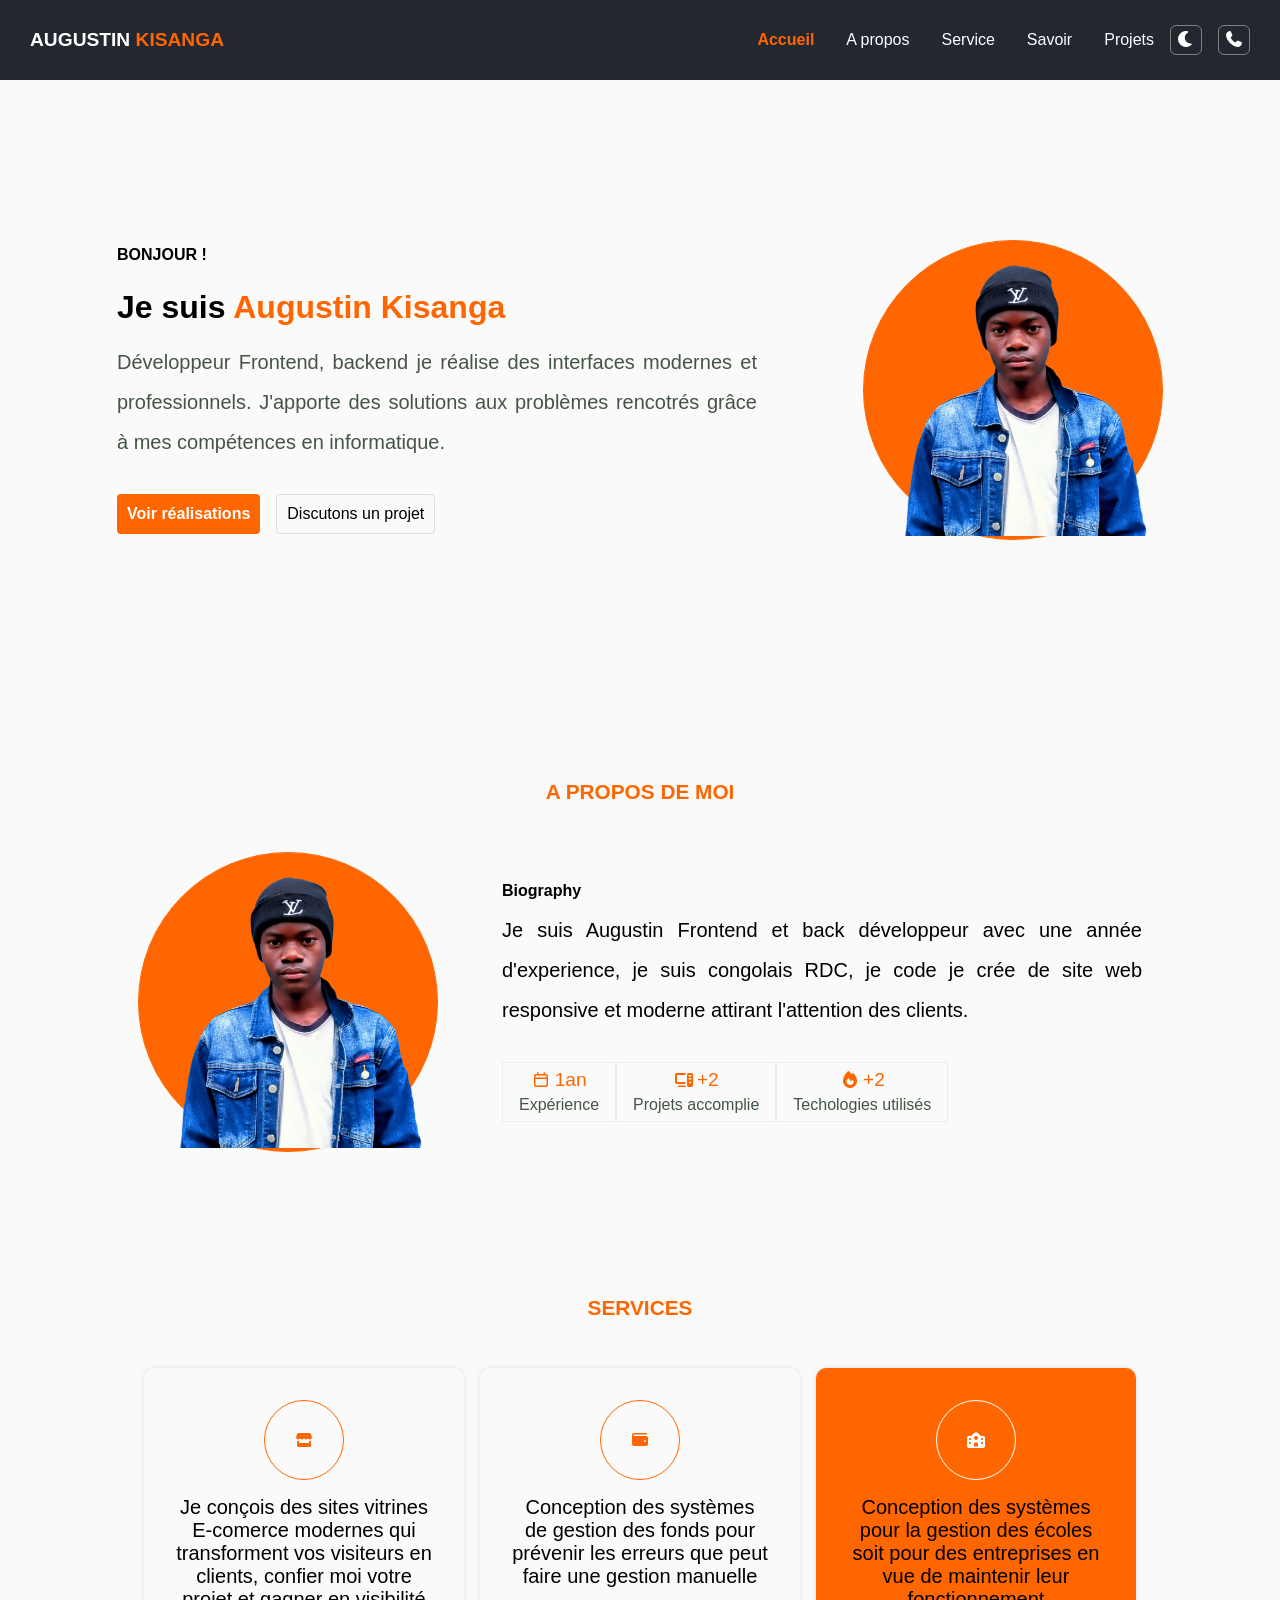
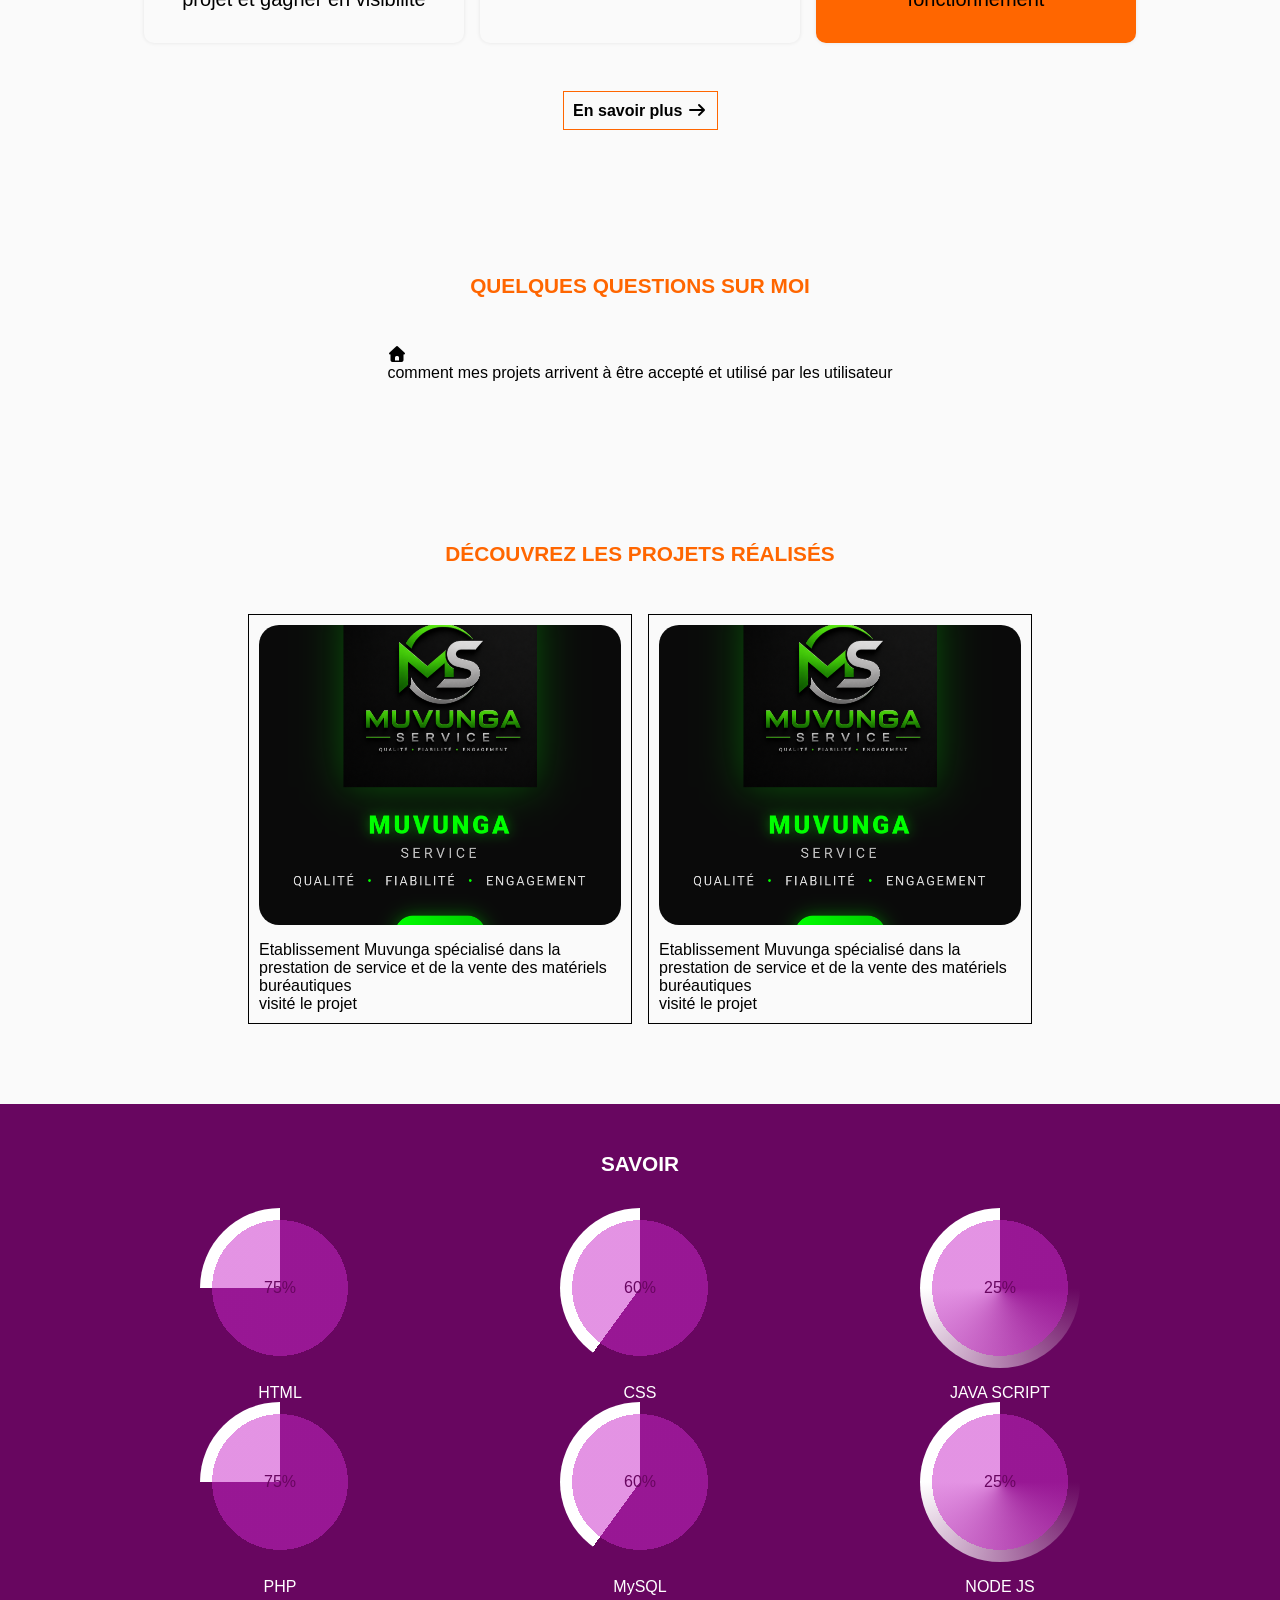
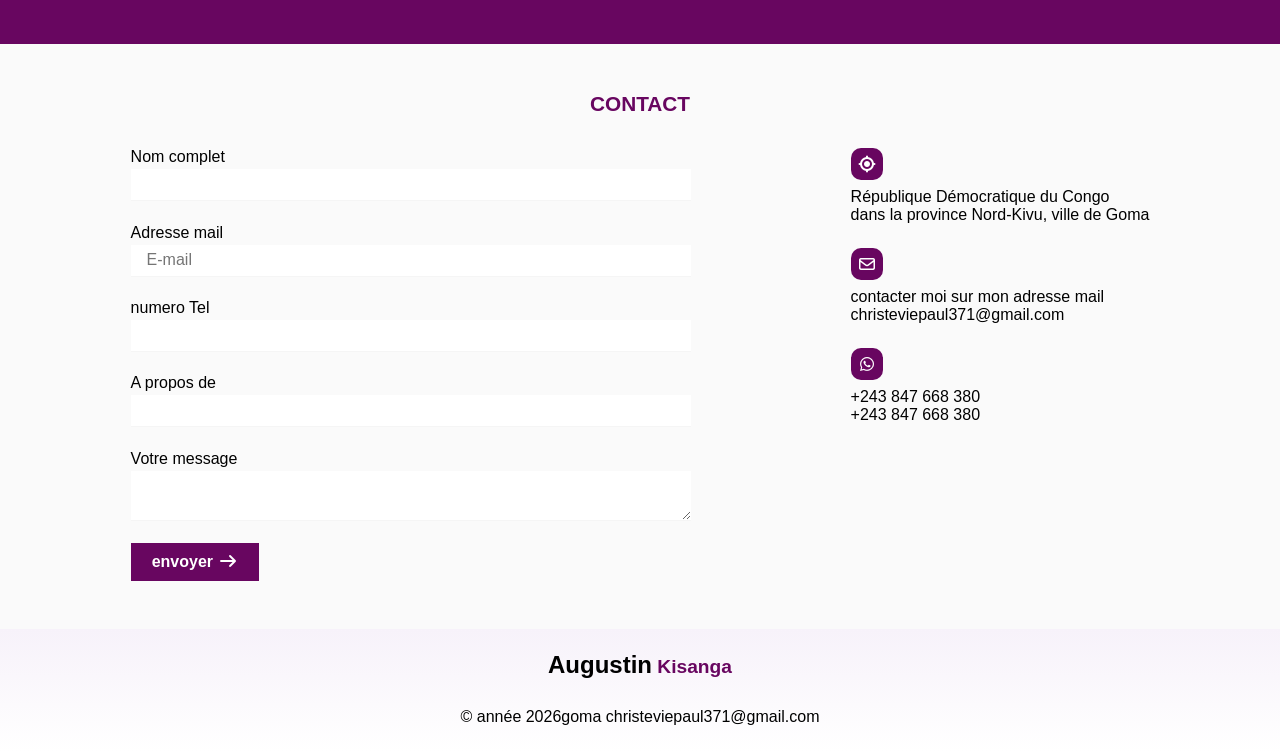
==== index.html @ 57028110 "mon portfolio" ====
<!DOCTYPE html>
<html lang="fr">

<head>
    <meta charset="UTF-8">
    <meta name="viewport" content="width=device-width, initial-scale=1.0">
    <link rel="stylesheet" href="style.css">
    <link rel="stylesheet" href="../css/all.min.css">
    <title>Augustin port folio</title>
</head>

<body  >

    <!-- premiere section head-->

    <header class=" flex head">
        <h1> AUGUSTIN <span style="color: #ff6600"> KISANGA</span></h1>
        <div class="nav-link">
            <nav class="menu">
                <a href="#accueil" class="active"> Accueil </a>
                <a href="#apropos">A propos </a>
                <a href="#service"> Service </a>
                <a href="#savoir">Savoir</a>
                <a href="#projects">Projets </a>
            </nav>
            <div class="action-menu">
                <div class="theme" id="iconTheme">
                    <i class="fa-solid fa-sun" id="themeClair" style="display: none;"></i>
                    <i class="fa-solid fa-moon" id="themeSombre"></i>
                </div>
                <div class="phone">
                    <i class="fa-solid fa-phone"></i>
                </div>
                <div class="mobile-menu">
                    <i class="fa-solid fa-bars"></i>
                </div>
            </div>



    </header>

    <!-- main content-->

    <section class="hero" id="accueil">
        <div class="flex container">

            <div class="description">
                <span class="salutation">BONJOUR !</span>
                <h1>Je suis <span class="name">Augustin Kisanga </span> </h1>
                <p> Développeur Frontend, backend je réalise des interfaces modernes et professionnels. J'apporte des
                    solutions aux problèmes rencotrés grâce à mes compétences en informatique. </p>
                <div class="btns">
                    <button class="btn">Voir réalisations</button>
                    <button>Discutons un projet</button>
                </div>
            </div>
            <div class=" flex box-img">

                <div class="photo">
                    <img src="ph01.png" alt="profil" class="profil">
                </div>


            </div>
        </div>


        </div>
    </section>
    </div>

    <!-- debut de la secton mon details-->

    <section class="about" id="apropos">
        <h2>A propos de moi</h2>
        <div class=" flex container-about">

            <div class="photo">
                <img src="ph01.png" alt="profil" class="profil">
            </div>

            <div class="description">
                <h3> Biography</h3>
                <p> Je suis Augustin Frontend et back développeur avec une année d'experience, je suis congolais RDC, je
                    code je crée de site web responsive et moderne attirant l'attention des clients.</p>

                <div class="experience">
                    <div>
                        <i class="fa-regular fa-calendar"></i>
                        <span>1an</span>
                        <small>Expérience</small>
                    </div>
                    <div>
                        <i class="fa-solid fa-computer"></i>
                        <span>+2</span>
                        <small>Projets accomplie</small>
                    </div>

                    <div>
                        <i class="fa-solid fa-fire"></i>
                        <span>+2</span>
                        <small>Techologies utilisés</small>
                    </div>

                </div>
                
    </section>
    </div>
    </section>

    <!-- section service -->

    <section class="service" id="service">
        <h2> SERVICES</h2>
        
        <div class="cards">
            <div class="card">
                <div class="icone">
                    <i class="fa-solid fa-store"></i>
                </div>
                <p> Je conçois des sites vitrines E-comerce modernes qui transforment vos visiteurs en clients, confier
                    moi votre projet et gagner en visibilité</p>
            </div>
            <div class="card">
                <div class="icone">
                    <i class="fa-solid fa-wallet"></i>
                </div>
                <p> Conception des systèmes de gestion des fonds pour prévenir les erreurs que peut faire une gestion
                    manuelle</p>
            </div>
            <div class="card">
                <div class="icone">
                    <i class="fa-solid fa-school"></i>
                </div>
                <p>Conception des systèmes pour la gestion des écoles soit pour des entreprises en vue de maintenir leur
                    fonctionnement</p>
            </div>
        </div>
        <button> En savoir plus <i class="fa-solid fa-arrow-right"></i></button>
        </div>
    </section>

    <section>
        <h2>QUELQUES QUESTIONS SUR MOI</h2>

        <div class="cards">
            <div class="cont-quest">
                <i class="fa-solid fa-house"></i>
                <div class="question">
                    <details style="font-size: 20px;">
                        <summary>comment mes projets arrivent à être accepté et utilisé par les utilisateur</summary>
                        la plus part de fois avant d'accomplir  un projet je cherche à savoir d'abord quels sont les bésoins qu'il doit appporter de solution 
                    </details>
                </div>
            </div>
        </div>
    </section>

    <!-- projet -->

    <section class="project" id="projects">
        <h2>Découvrez les projets réalisés</h2>
        <div class="cards">
            <div class="card-project">
                <div class="project-img">
                    <img src="project.png" alt="photo de muvunga service">
                </div>
                <div class="desc">
                    <p>Etablissement Muvunga spécialisé dans la prestation de service et de la vente des matériels
                        buréautiques </p>
                </div>
                <p>visité le projet </p>

            </div>
            <div class="card-project">
                <div class="project-img">
                    <img src="project.png" alt="photo de muvunga service">
                    <span></span>
                </div>
                <div class="desc">
                    <p>Etablissement Muvunga spécialisé dans la prestation de service et de la vente des matériels
                        buréautiques </p>
                </div>
                <p>visité le projet </p>

            </div>
        </div>

    </section>

    <!--competences-->

    <section class="savoir" id="savoir">
        <h2>Savoir</h2>
        <div class="rounds">
            <div>
                <div class=" language html">75%</div>
                <p> HTML</p>
            </div>
            <div>
                <div class=" language css"> 60%</div>
                <p> CSS</p>
            </div>
            <div>
                <div class="language js"> 25%</div>
                <p> JAVA SCRIPT</p>
            </div>
        </div>
        <div class="rounds">
            <div>
                <div class=" language html">75%</div>
                <p> PHP</p>
            </div>
            <div>
                <div class=" language css"> 60%</div>
                <p> MySQL</p>
            </div>
            <div>
                <div class="language js"> 25%</div>
                <p> NODE JS</p>
            </div>
        </div>

    </section>

    <!-- section contact moi-->

    <section class="contact" id="contact">
        <h2 class="title"> contact</h2>
        <div class="container-contact">
            <form>
                <div class="input-box">
                    <label for="nom">Nom complet</label>
                    <input type="text" id="nom" required>

                    <label for="email">Adresse mail</label>
                    <input type="email" id="email" placeholder="E-mail" required>

                    <label for="numero">numero Tel</label>
                    <input type="tel" id="numero" required>

                    <label for="subject">A propos de</label>
                    <input type="text" id="subject" required>

                    <label for="message"> Votre message </label>
                    <textarea id="message" required></textarea>

                    <button> envoyer <i class="fa-solid fa-arrow-right"></i></button>
                </div>
            </form>
            <div class="contact-details">
                <div class="loction">
                    <i class="fa-solid fa-location"></i>
                    <p>République Démocratique du Congo <br>dans la province Nord-Kivu, ville de Goma </p>
                </div>
                <div class="emails">
                    <i class="fa-regular fa-envelope"></i>
                    <p> contacter moi sur mon adresse mail <br> christeviepaul371@gmail.com</p>
                </div>
                <div class="whatsapp">
                    <i class="fa-brands fa-whatsapp"></i>
                    <p>+243 847 668 380 <br> +243 847 668 380</p>
                </div>
            </div>
        </div>
    </section>

    <!--Footer-->

    <footer class="footer">
        <h3> Augustin<span> Kisanga </span></h3>
        <p class="par">© année 2026goma christeviepaul371@gmail.com</p>
    </footer>
    <script src="script.js"></script>
</body>

</html>
---- style.css ----
*{
    box-sizing: border-box ;
    margin: 0;
    padding: 0;
    font-family: 'Gill Sans', 'Gill Sans MT', Calibri, 'Trebuchet MS', sans-serif;
    font-size: 1rem;
    list-style: none;
    text-decoration: none;
   
    
}


:root{
    --background : #FAFAFA;
    --secondary-bg:#9CA3AF;
    --accent-color:#ff6600;
    --color-btn: #000;
    --text-color: #000;
    --text-white: #fff;
    --text-muted : #454;
    --section-padding: 80px 0px;
    --shadow:0px 0px 4px rgba(000, 000, 000, 0.09);

}
.dark-theme{
    --background:#010101;
    --secondary-bg: #2A2A2A;
    --text-color:#FFF;
    --text-muted:#A5A5A5;
    --shadow:0px 0px 4px rgba(255, 255, 255, 0.2)

}

html{
    scroll-behavior: smooth;

}

body{
    background-color: var(--background);
    padding: 0px;
}


section{
    scroll-margin-top: 80px;
    padding: var(--section-padding);
}
.flex{
    display: flex;
    justify-content: center;
    align-items: center;
}
.head{
    position: sticky;
    top: 0px;
    justify-content: space-between;
    padding: 25px 30px;
    background-color: #222730;
    color: var(--text-white);
    z-index: 999;
    
}
.head h1, span{
    font-size: 1.2rem;
}
.nav-link{
    display: flex;
    gap: 1rem;
}
.menu, .action-menu{
    display: flex;
    align-items: center;
    gap: 2rem;
    
}
.action-menu{
    gap: 1rem;
}
.menu a{
    position: relative;
    color: var(--text-white);

}

.menu .active{
    position: relative;
    color: var(--accent-color);
    font-weight: bold;
}

.menu .active::after{
    content: '';
    position: absolute;
    bottom: -6px;
    left: 0;
    right: 0;
    margin: auto;
    height: 1px ;
    width: 0%;
    background-color: var(--accent-color);
    transition: 0.2s;
}
.menu .active:hover::after{
    width: 100%;
}

.action-menu .theme, .phone{
    border: 1px solid gray;
    padding: 5px;
    border-radius: 6px;
    cursor: pointer;
}

.mobile-menu{
    display: none;
}
/* section accueil*/

.hero{
 background-color: var(--background);
 padding: inherit 30px;
}
.container{
    padding: 80px 0px;
    justify-content: space-around;
    width: 90%;
    margin: auto;
}
.description .salutation{
    display: block ;
    font-weight: 700;
    font-size: 1rem;
    color: var(--text-color);
    margin-bottom: 1.6rem;

}

.description h1, .name{
    font-size: 2rem;
    margin: 1rem 0rem;
    color: var(--text-color);
}
.name{
    color: var(--accent-color);
}
h1 +p{
    font-size: 20px;
    color: var(--text-muted);
    line-height: 2;
    margin: 0rem 0rem 2rem 0rem;
    
}

.btns{
    display: inline-flex;
    gap: 1rem;
    
}

.btns button{
    padding: 10px;
    border-radius: 4px;
    border: 0;
    
}

.btns button:first-child{
    background-color: #ff6600;
    color: var(--text-white);
    cursor: pointer;
    font-weight: 560;
}

.btns button:last-child{
    background-color: transparent;
    color: var(--text-color);
    border: 1px solid rgba(155, 155, 155, .3);
    cursor: pointer;
}
.photo{
     width: 300px;
     height: 300px;
     padding: 0;
     border: 4px double var(--accent-color);
     border-radius: 50%;
     background-color:var(--accent-color); 
}
.photo img{
    width: 300px;
    margin: auto;
}
.profil {
    width: 100%;
    height: 100%;
    object-fit: cover;   
}



/*apropos de moi*/
.about{
    color: var(--text-white);

}
 h2{
    text-align: center;
    text-transform: uppercase;
    font-size: 1.3rem;
    margin-bottom: 3rem;
    color: var(--accent-color);
}
h3{
   color: var(--text-color);
    margin-bottom: 10px;
}
.container-about{
    justify-content:center;
    gap: 4rem;
}

.description{
    text-align: justify;
    width: min(60%, 40rem);
}
.about .description p{
    font-size: 20px;
    color: var(--text-color);
    line-height: 2;
    margin: 0rem 0rem 2rem 0rem;
    
}
.about .description button{
    padding: 6px;
    color: var(--text-white);
    background-color: transparent;
    backdrop-filter: blur(10px);
    color: var(--accent-color);
    font-weight: bold;
    border: 0px;
    border-radius: 4px

}

.experience{
    display: flex
}

.experience div{
    text-align: center;
    line-height: 1.4;
    padding: 4px 16px;
    color: var(--text-muted);
    border: 1px solid rgba(100, 100, 100, 0.09);
    font-size: 12px;
}

.experience div i, span{
    color: var(--accent-color);
}

.experience div small{
    display: block
}

/*section service*/
.service{
    background-color:var(--background);
    padding: 4rem 2rem;
    color: #680660;
}
.service h2{
    text-align: center;
    margin-bottom: 3rem;
}

.cards{
    display: flex;
    justify-content: center;
    gap: 1rem;
    flex-wrap: wrap;
    
    
}
.card{
    background-color: var(--background);
    color: var(--text-color);
    box-shadow: var(--shadow);
    text-align: center;
    border-radius: 10px;
    padding: 2rem;
    transition: 0.3s ease;
    width: min(90%, 20rem); 
   
}
.card p{
    font-size: 20px;
    font-weight: lighter;
}
.card:last-child{
    background-color: var(--accent-color);
    color: var(--text-color);
}

.fa-school{
    color: #fff;
}
.card:hover{
    transform: scale(1.01);
}
.icone{
    width: 5rem;
    height: 5rem;
    border-radius: 50%;
    border: 1px solid var(--accent-color);
    display: flex;
    justify-content: center;
    align-items: center;
    margin: auto;
    color:var(--accent-color);;
    font-size: 2rem;
    margin-bottom: 1rem;
    
}
.card:last-child .icone{
    border-color: #ffff;
}
.service button{
    display: block;
    margin: auto;
    margin-top: 3rem;
    padding: 0.6rem;
    background-color: transparent;
    border-radius: ;
    border: 0.4px solid var(--accent-color);
    color:var(--text-color);
    font-weight: bolder;
    cursor: pointer;
}

.project .cards{
    display: grid;
    grid-template-columns: repeat(2, 30%);
    

}
.cards .card-project{
     padding: 10px;
    border: 1px solid black;
}
.project-img{
    height: 300px;
    overflow: hidden;
    border-radius: 20px;
    margin-bottom: 1rem;
   

}
.project-img img{
    width: 100%;
    height: 100%;
    object-fit: cover;
}

/* savoir*/
.savoir{
    background-color:#680660;
    padding: 3rem 2rem;
    min-height: 50vh;
}
.savoir h2 {
    text-align: center;
    margin-bottom: 2rem;
    color: #fff;
}
.savoir h2::after{
    background-color: #fff;
}
.rounds{
    display: flex;
    justify-content: space-evenly;
    gap: 2rem;
    flex-wrap: wrap;
    text-align: center;
    color: #fff;

}
.language {
    display: flex;
    justify-content: center;
    align-items: center; 
    width: 10rem;
    height: 10rem;
    border-radius: 50%;
    margin-bottom: 1rem;
    color: #680660;
}
.html, .css, .js{
    background: radial-gradient(circle, rgba(200,040,200,0.5) 60%, transparent 41%), conic-gradient(#680660 75%, #fff 25% );
}
.css{
    background: radial-gradient(circle, rgba(200,040,200,0.5)  60%, transparent 41%), conic-gradient(#680660 60%, #fff 40% );
}
.js{
    background: radial-gradient(circle, rgba(200,040,200,0.5) 60%, transparent 41%), conic-gradient(#680660 25%, #fff 75% );
}
/*contact*/
.contact{
    padding: 3rem 2rem;
    background-color: linear-gradient(180deg, #FAF5FF 0%,#FFF 100% ); ;
}
.contact h2{
    text-align: center;
    color: #680660;
    margin-bottom: 2rem;
}
.container-contact{
    display: flex;
    justify-content: center;
    flex-wrap: wrap-reverse;
    gap: 10rem;
}
form{
   width: min(100%, 35rem);
}
.input-box input, textarea{
   display: block;
   padding: 0.4rem 1rem;
   margin: 0.2rem 0rem  1.4rem 0rem;
   width: 100%;
   outline: none;
   border: 0px;
   border-bottom: 1px solid rgba(000, 000, 000, 0.04);
   color: #111;
}
form button{
    width: 8rem;
    padding: 10px;
    color: #fff;
    background-color: #680660;
    font-weight: bold;
    border: 0px;
    cursor: pointer;
}
.contact-details{
    display: flex;
    flex-direction: column;
    gap: 1.5rem;
}
.contact-details i{
    width: 2rem;
    height: 2rem;
    display: flex;
    align-items: center;
    justify-content: center;
    border-radius: 10px;
    background-color: #680660;
    color: #FFF;
    margin-bottom: 0.5rem;
}

/* footer*/
footer{
    padding: 1rem;
    text-align: center;
    line-height: 40px;
    background: linear-gradient(180deg, #F7F2Fa 0%,#FFF 100% );
    
}
footer h3{
    font-size: 1.5rem;
    
}
footer h3 span{
    color:#680660 ;
}
@media screen and (max-width:1000px){
    header{
        position: rela
    }
    .card-decoration{
        display: none;
    }
    .mobile-menu{
        display: block;
        cursor: pointer;
    }
    .menu{
       position: absolute;
       top: 100%;
       left: 0;
       right: 0;
       width: 100%;
       background-color: #F7F2Fa;
       display: block;
       text-align: center;
       padding: 2rem 0rem;
       transform: scale(0.8);
       opacity: 0;
       visibility: hidden;
       pointer-events: none;
       transition: all 0.4s ease;
    }
    .menu.active{
        transform: scale(1);
        visibility: visible;
        opacity: 1;
        pointer-events:auto;
    }
     .contact-btn{
        display: none;
     }
    
     a{
        display: block;
        color: #680660;
        border-bottom: 1px solid rgba(000, 000, 000, 0.04);
        margin-bottom: 1rem;  
        padding-bottom: 5px;
    }
    
   
}
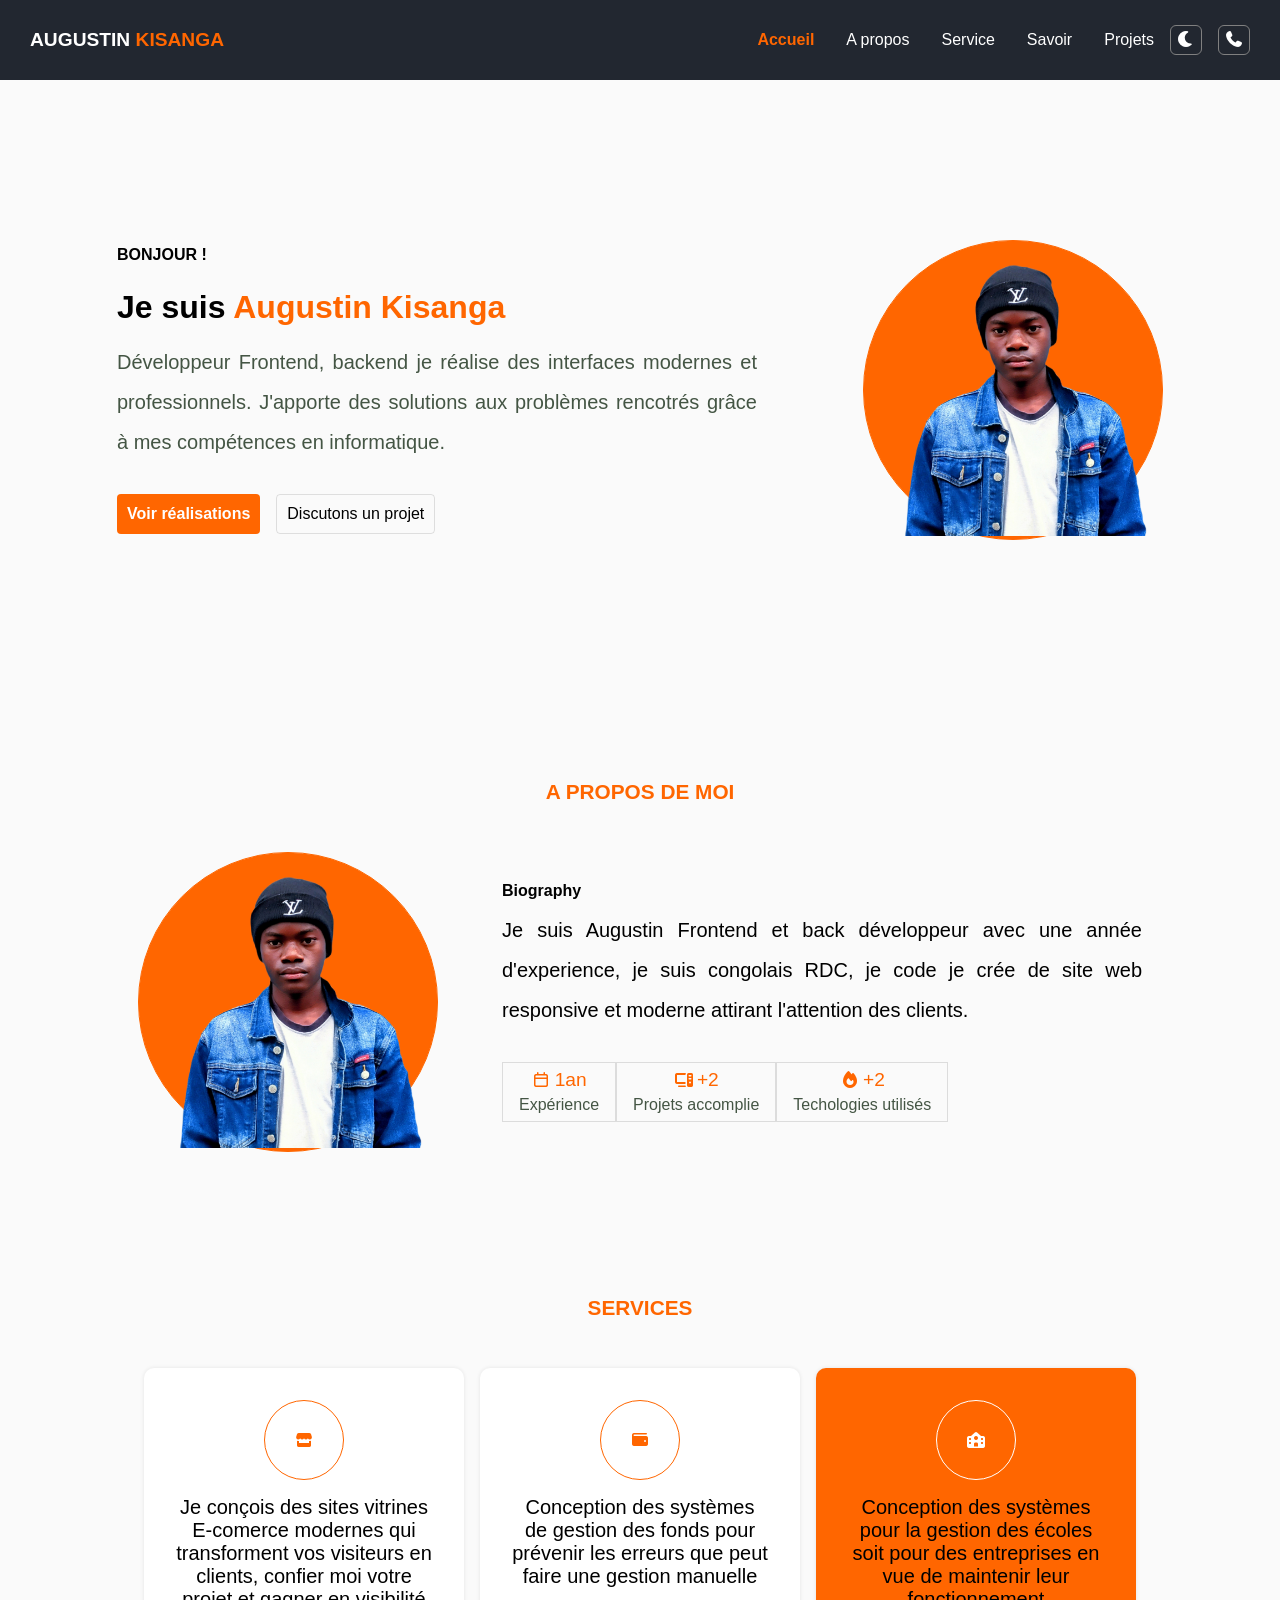
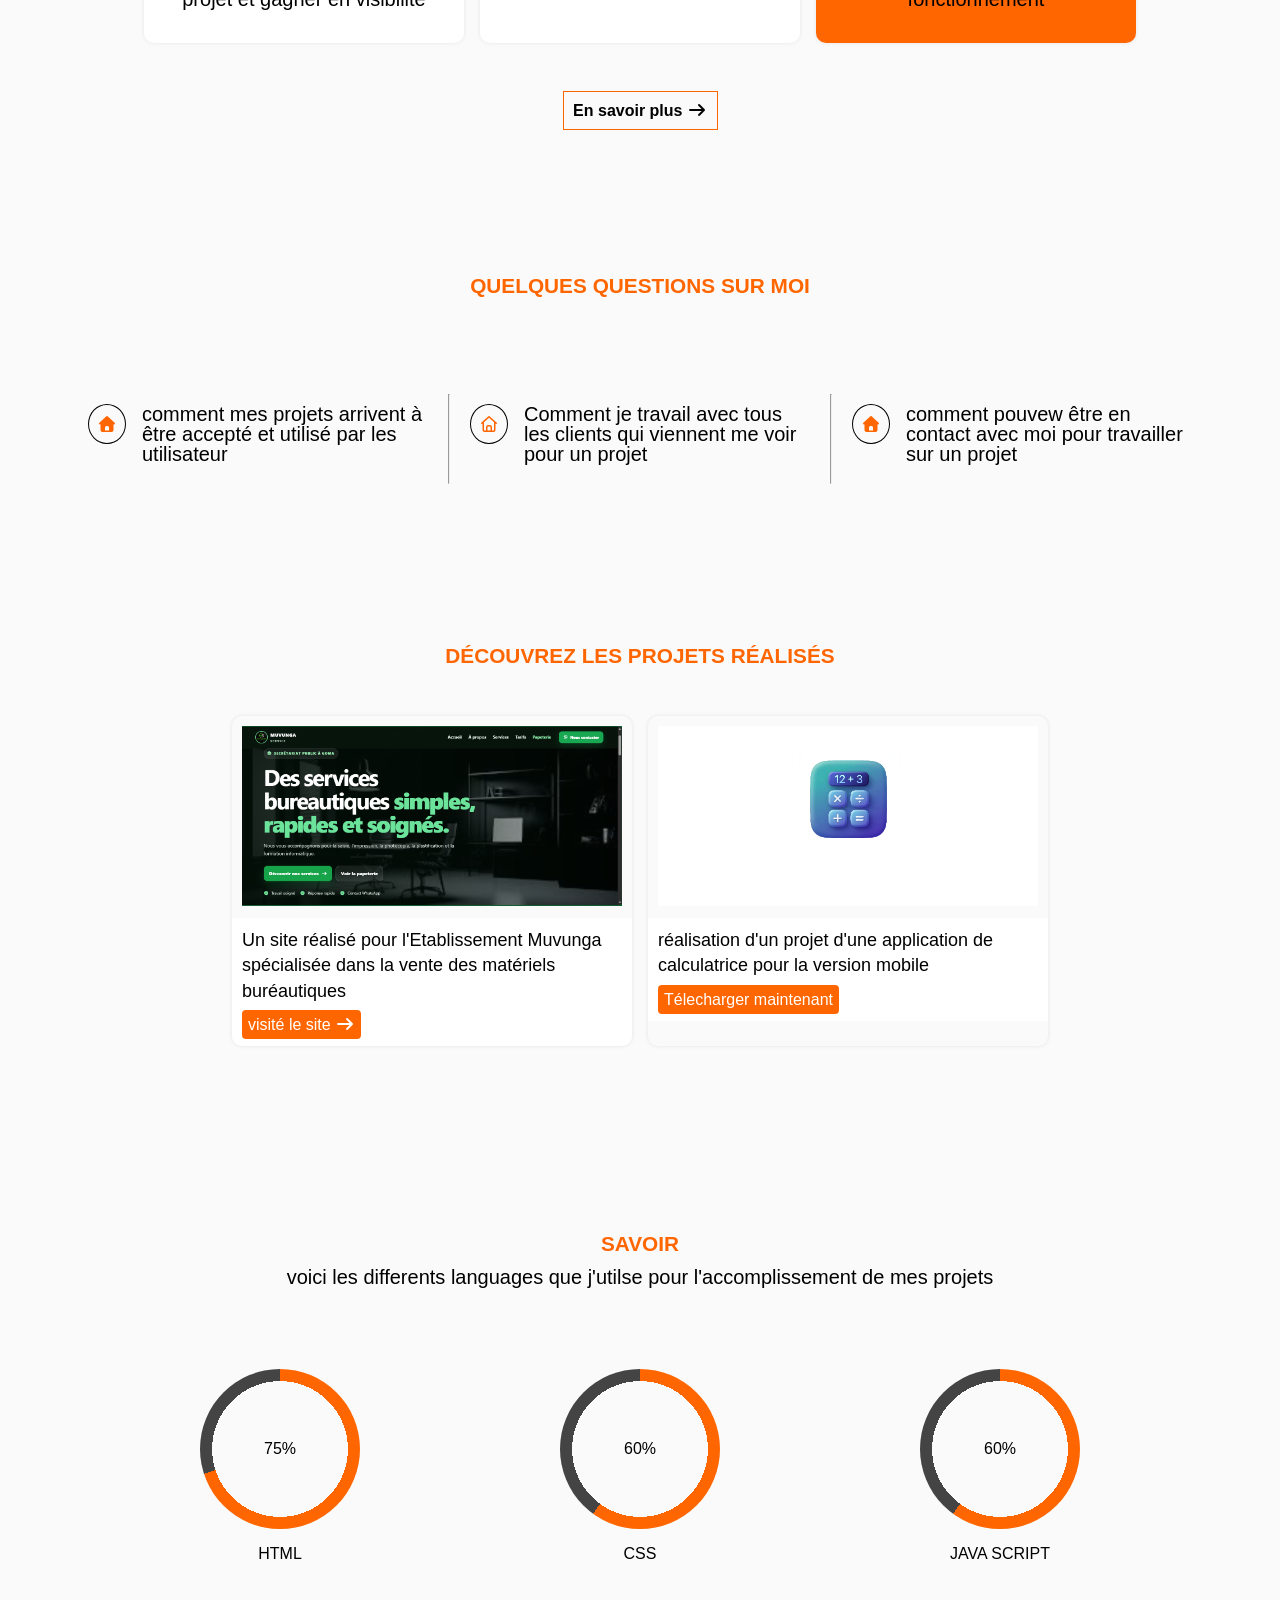
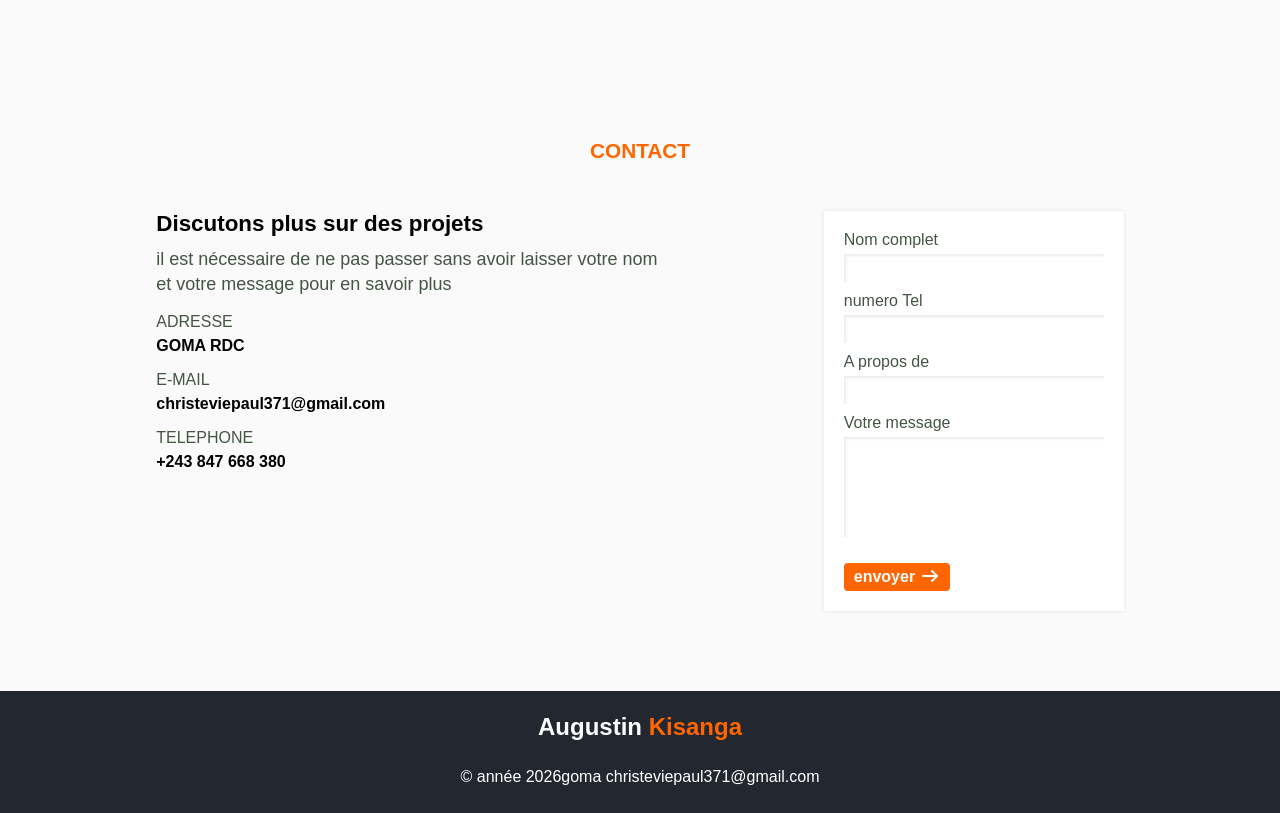
==== commit 0be184c2: "nouvelle version" ====
--- a/index.html
+++ b/index.html
@@ -16,7 +16,7 @@
     <header class=" flex head">
         <h1> AUGUSTIN <span style="color: #ff6600"> KISANGA</span></h1>
         <div class="nav-link">
-            <nav class="menu">
+            <nav class="menu" id="menu">
                 <a href="#accueil" class="active"> Accueil </a>
                 <a href="#apropos">A propos </a>
                 <a href="#service"> Service </a>
@@ -32,7 +32,7 @@
                     <i class="fa-solid fa-phone"></i>
                 </div>
                 <div class="mobile-menu">
-                    <i class="fa-solid fa-bars"></i>
+                    <i class="fa-solid fa-bars" id="toggleMenu"></i>
                 </div>
             </div>
 
@@ -51,7 +51,7 @@
                 <p> Développeur Frontend, backend je réalise des interfaces modernes et professionnels. J'apporte des
                     solutions aux problèmes rencotrés grâce à mes compétences en informatique. </p>
                 <div class="btns">
-                    <button class="btn">Voir réalisations</button>
+                    <button class="btn" onclick="window.location.href='#projects'">Voir réalisations</button>
                     <button>Discutons un projet</button>
                 </div>
             </div>
@@ -141,16 +141,37 @@
         </div>
     </section>
 
-    <section>
+    <section class="question">
         <h2>QUELQUES QUESTIONS SUR MOI</h2>
 
-        <div class="cards">
+        <div class="card-questions">
             <div class="cont-quest">
                 <i class="fa-solid fa-house"></i>
                 <div class="question">
-                    <details style="font-size: 20px;">
+                    <details >
                         <summary>comment mes projets arrivent à être accepté et utilisé par les utilisateur</summary>
                         la plus part de fois avant d'accomplir  un projet je cherche à savoir d'abord quels sont les bésoins qu'il doit appporter de solution 
+                    </details>
+                </div>
+            </div>
+            <hr>
+            <div class="cont-quest">
+                <i class="fa-regular fa-house"></i>
+                <div class="question">
+                    <details >
+                        <summary>Comment je travail avec tous les clients qui viennent me voir pour un projet </summary>
+                        l'or du projet avec mon client je me rassure d'abord d'écouter  qu'est ce que mon client veut puis je propose des pistes des solutions valables 
+                    </details>
+                </div>
+            </div>
+            <hr>
+            <div class="cont-quest">
+                <i class="fa-solid fa-house"></i>
+                <div class="question">
+                    <details >
+                        <summary>comment pouvew être en contact avec moi pour travailler sur un projet </summary>
+                        pour me joindre il vous suffira seulement soit par mon portfolion ou sur whatsapp directement. cliquez ici
+                        <a href="https://wa.me/243847668380" target="_blank">+243 847 668 380</a>
                     </details>
                 </div>
             </div>
@@ -164,25 +185,24 @@
         <div class="cards">
             <div class="card-project">
                 <div class="project-img">
-                    <img src="project.png" alt="photo de muvunga service">
+                    <img src="projet/image.png" alt="photo de muvunga service">
                 </div>
                 <div class="desc">
-                    <p>Etablissement Muvunga spécialisé dans la prestation de service et de la vente des matériels
-                        buréautiques </p>
-                </div>
-                <p>visité le projet </p>
+                    <p>Un site réalisé pour l'Etablissement Muvunga spécialisée dans la vente des matériels buréautiques </p>
+                   <a href="https://muvunga-service.vercel.app" target="_blank" rel="noopener noreferrer"> visité le site  <i class="fa-solid fa-arrow-right"></i></a>
+                </div>
 
             </div>
             <div class="card-project">
                 <div class="project-img">
-                    <img src="project.png" alt="photo de muvunga service">
+                    <img src="projet/calculatrice.png" alt="photo de muvunga service">
                     <span></span>
                 </div>
                 <div class="desc">
-                    <p>Etablissement Muvunga spécialisé dans la prestation de service et de la vente des matériels
-                        buréautiques </p>
-                </div>
-                <p>visité le projet </p>
+                    <p>réalisation d'un projet d'une application de calculatrice pour la version mobile  </p>
+                     <a href="projet/base.apk" download="base.apk">Télecharger maintenant</a>
+                </div>
+               
 
             </div>
         </div>
@@ -193,6 +213,7 @@
 
     <section class="savoir" id="savoir">
         <h2>Savoir</h2>
+        <p>voici les differents languages que j'utilse pour  l'accomplissement de  mes projets</p>
         <div class="rounds">
             <div>
                 <div class=" language html">75%</div>
@@ -203,40 +224,41 @@
                 <p> CSS</p>
             </div>
             <div>
-                <div class="language js"> 25%</div>
+                <div class="language js"> 60%</div>
                 <p> JAVA SCRIPT</p>
             </div>
         </div>
-        <div class="rounds">
-            <div>
-                <div class=" language html">75%</div>
-                <p> PHP</p>
-            </div>
-            <div>
-                <div class=" language css"> 60%</div>
-                <p> MySQL</p>
-            </div>
-            <div>
-                <div class="language js"> 25%</div>
-                <p> NODE JS</p>
-            </div>
-        </div>
+       
 
     </section>
 
     <!-- section contact moi-->
 
     <section class="contact" id="contact">
-        <h2 class="title"> contact</h2>
-        <div class="container-contact">
-            <form>
+        <h2> contact</h2>
+        <div class="details">
+            
+            <div class="contact-details">
+                <h3>Discutons plus sur des projets</h3>
+                <p>il est nécessaire de ne pas passer sans avoir laisser  votre nom <br> et votre message pour en savoir plus  </p>
+
+                <h4>ADRESSE</h4>
+                <p>GOMA RDC</p>
+
+                <h4>E-MAIL</h4>
+                <p>christeviepaul371@gmail.com</p>
+
+                <h4>TELEPHONE</h4>
+                <p>+243 847 668 380</p>
+
+
+
+            </div>
+            <form id="contactForm">
                 <div class="input-box">
                     <label for="nom">Nom complet</label>
                     <input type="text" id="nom" required>
 
-                    <label for="email">Adresse mail</label>
-                    <input type="email" id="email" placeholder="E-mail" required>
-
                     <label for="numero">numero Tel</label>
                     <input type="tel" id="numero" required>
 
@@ -246,23 +268,9 @@
                     <label for="message"> Votre message </label>
                     <textarea id="message" required></textarea>
 
-                    <button> envoyer <i class="fa-solid fa-arrow-right"></i></button>
+                    <button type="submit"> envoyer <i class="fa-solid fa-arrow-right"></i></button>
                 </div>
             </form>
-            <div class="contact-details">
-                <div class="loction">
-                    <i class="fa-solid fa-location"></i>
-                    <p>République Démocratique du Congo <br>dans la province Nord-Kivu, ville de Goma </p>
-                </div>
-                <div class="emails">
-                    <i class="fa-regular fa-envelope"></i>
-                    <p> contacter moi sur mon adresse mail <br> christeviepaul371@gmail.com</p>
-                </div>
-                <div class="whatsapp">
-                    <i class="fa-brands fa-whatsapp"></i>
-                    <p>+243 847 668 380 <br> +243 847 668 380</p>
-                </div>
-            </div>
         </div>
     </section>
 
--- a/style.css
+++ b/style.css
@@ -21,6 +21,9 @@
     --text-muted : #454;
     --section-padding: 80px 0px;
     --shadow:0px 0px 4px rgba(000, 000, 000, 0.09);
+    --desc-color:#FFFF;
+    --form-color: #fff;
+    --bg-card   :#FFF;
 
 }
 .dark-theme{
@@ -28,7 +31,10 @@
     --secondary-bg: #2A2A2A;
     --text-color:#FFF;
     --text-muted:#A5A5A5;
-    --shadow:0px 0px 4px rgba(255, 255, 255, 0.2)
+    --shadow:0px 0px 4px rgba(255, 255, 255, 0.2);
+    --desc-color:#1e1e1e;
+    --form-color: #111;
+    --bg-card   :#111;
 
 }
 
@@ -90,7 +96,7 @@
     font-weight: bold;
 }
 
-.menu .active::after{
+.menu .active::after, a::after{
     content: '';
     position: absolute;
     bottom: -6px;
@@ -102,11 +108,17 @@
     background-color: var(--accent-color);
     transition: 0.2s;
 }
-.menu .active:hover::after{
+.menu .active:hover::after, a:hover::after{
     width: 100%;
-}
-
-.action-menu .theme, .phone{
+    
+}
+a:hover{
+    color: var(--accent-color);
+    
+}
+
+
+.action-menu .theme, .phone, .mobile-menu{
     border: 1px solid gray;
     padding: 5px;
     border-radius: 6px;
@@ -115,6 +127,7 @@
 
 .mobile-menu{
     display: none;
+    
 }
 /* section accueil*/
 
@@ -217,6 +230,7 @@
 }
 .container-about{
     justify-content:center;
+    flex-wrap:wrap;
     gap: 4rem;
 }
 
@@ -224,7 +238,7 @@
     text-align: justify;
     width: min(60%, 40rem);
 }
-.about .description p{
+.about .description p, summary{
     font-size: 20px;
     color: var(--text-color);
     line-height: 2;
@@ -252,7 +266,7 @@
     line-height: 1.4;
     padding: 4px 16px;
     color: var(--text-muted);
-    border: 1px solid rgba(100, 100, 100, 0.09);
+    border: 1px solid rgba(100, 100, 100, 0.2);
     font-size: 12px;
 }
 
@@ -284,7 +298,7 @@
     
 }
 .card{
-    background-color: var(--background);
+    background-color: var(--bg-card);
     color: var(--text-color);
     box-shadow: var(--shadow);
     text-align: center;
@@ -332,58 +346,143 @@
     margin-top: 3rem;
     padding: 0.6rem;
     background-color: transparent;
-    border-radius: ;
     border: 0.4px solid var(--accent-color);
     color:var(--text-color);
     font-weight: bolder;
     cursor: pointer;
 }
 
+/* questions sur moi*/
+
+.card-questions{
+    
+    display: flex;
+    flex-wrap:wrap;
+    justify-content: center;
+    gap: 10px;
+    padding-left: 40px;
+    padding-right: 40px;
+    padding-top: 3rem;
+
+}
+
+.cont-quest{
+    display: flex;
+    gap: 1rem;
+    padding: 10px;
+    width: 100%;
+    max-width: 360px;
+    min-width: 100px;
+    
+}
+
+details{
+    color: var(--text-muted);
+    font-size: 20px;
+    cursor: pointer;
+}
+details a{
+    color: var(--text-color);
+    font-weight: bold;
+}
+.cont-quest i{
+    width: 40px;
+    height: 40px;
+    padding: 10px;
+    display: flex;
+    justify-content: center;
+    align-items: center;
+    border-radius: 50%;
+    border: 1px solid var(--text-color);
+    color: var(--accent-color);
+}
+
+summary{
+    margin-bottom: 10px;
+    line-height: 1;
+    font-weight: lighter;
+}
+hr{
+    background-color: orange;
+    display: inline-block;
+
+}
+
+
+
 .project .cards{
-    display: grid;
-    grid-template-columns: repeat(2, 30%);
+    display: flex;
+    flex-wrap: wrap;
+    gap: 1rem;
+   
     
 
 }
 .cards .card-project{
-     padding: 10px;
-    border: 1px solid black;
+    border-radius: 10px;
+    box-shadow: var(--shadow);
+    width: 90%;
+    max-width:400px ;
+    overflow: hidden;
+   
 }
 .project-img{
-    height: 300px;
-    overflow: hidden;
-    border-radius: 20px;
+    height: 200px;
     margin-bottom: 1rem;
-   
-
-}
+    margin-bottom: 2px;
+    padding: 10px;
+}
+
 .project-img img{
     width: 100%;
     height: 100%;
     object-fit: cover;
 }
 
+.card-project .desc{
+    color: var(--text-color);
+    line-height: 1.4;
+    background-color: var(--desc-color);
+    padding: 10px;
+}
+.card-project .desc p{
+    font-size: 18px;
+    margin-bottom: 10px;
+}
+.desc a{
+    background-color: var(--accent-color);
+    color:#fff;
+    padding: 6px;
+    border-radius: 4px;
+    
+}
 /* savoir*/
 .savoir{
-    background-color:#680660;
-    padding: 3rem 2rem;
-    min-height: 50vh;
-}
-.savoir h2 {
+    background-color: var(--background);
+    padding: 6rem 2rem;
+    
+}
+
+.savoir h2{
+    margin: 10px 0px;
+
+}
+.savoir h2 +p{
     text-align: center;
-    margin-bottom: 2rem;
-    color: #fff;
-}
-.savoir h2::after{
-    background-color: #fff;
-}
+    font-size: 20px;
+    color: var(--text-color);
+    margin-bottom: 5rem;
+}
+
+
 .rounds{
     display: flex;
     justify-content: space-evenly;
     gap: 2rem;
     flex-wrap: wrap;
     text-align: center;
-    color: #fff;
+    color: var(--text-color);
+    margin-top: 3rem;
 
 }
 .language {
@@ -394,131 +493,183 @@
     height: 10rem;
     border-radius: 50%;
     margin-bottom: 1rem;
-    color: #680660;
+    color: var(--text-color);
 }
 .html, .css, .js{
-    background: radial-gradient(circle, rgba(200,040,200,0.5) 60%, transparent 41%), conic-gradient(#680660 75%, #fff 25% );
+    background: radial-gradient(circle, var(--background) 60%, transparent 41%), conic-gradient(var(--accent-color) 70%, #444 30% );
 }
 .css{
-    background: radial-gradient(circle, rgba(200,040,200,0.5)  60%, transparent 41%), conic-gradient(#680660 60%, #fff 40% );
+    background: radial-gradient(circle, var(--background) 60%, transparent 41%), conic-gradient(var(--accent-color) 60%, #444 40% );
 }
 .js{
-    background: radial-gradient(circle, rgba(200,040,200,0.5) 60%, transparent 41%), conic-gradient(#680660 25%, #fff 75% );
+    background: radial-gradient(circle, var(--background) 60%, transparent 41%), conic-gradient( var(--accent-color) 60%, #444  40% );
 }
 /*contact*/
-.contact{
-    padding: 3rem 2rem;
-    background-color: linear-gradient(180deg, #FAF5FF 0%,#FFF 100% ); ;
-}
-.contact h2{
-    text-align: center;
-    color: #680660;
-    margin-bottom: 2rem;
-}
-.container-contact{
-    display: flex;
-    justify-content: center;
-    flex-wrap: wrap-reverse;
-    gap: 10rem;
+.details{
+    display: flex;
+    flex-wrap: wrap;
+    gap: 10px;
+    justify-content: space-evenly;
+   
+
+}
+.details h3{
+    font-size: 1.4rem;
+
+}
+.details h3 + p{
+    color: var(--text-muted);
+    margin: 10px 0px  15px 0px ;
+    line-height: 1.4;
+    font-size: 18px;
+    font-weight: lighter;
+}
+.details h4{
+    color: var(--text-muted);
+    font-weight: normal;
+    margin-bottom: 6px;
+}
+.details h4 + p{
+    margin-bottom: 1rem;
+    font-weight: bolder;
+    color: var(--text-color);
 }
 form{
-   width: min(100%, 35rem);
+    flex: 1 ;
+    max-width: 300px;
+    background-color: var(--form-color);
+    padding: 20px;
+    box-shadow: var(--shadow);
+}
+.input-box label{
+    color: var(--text-muted);
 }
 .input-box input, textarea{
-   display: block;
-   padding: 0.4rem 1rem;
-   margin: 0.2rem 0rem  1.4rem 0rem;
-   width: 100%;
-   outline: none;
-   border: 0px;
-   border-bottom: 1px solid rgba(000, 000, 000, 0.04);
-   color: #111;
+    display: block;
+    margin: 5px 0px 10px 0px ;
+    width: 100%;
+    min-width: 250px;
+    padding: 5px;
+    outline: none;
+    border: 0;
+    box-shadow: inset 2px 2px 3px rgba(000, 000, 000, 0.08);
+    
+}
+textarea{
+    min-height: 100px;
+    padding: 20px;
+    resize: none;
+}
+
+input:focus, textarea:focus{
+    border: 1px solid var(--accent-color);
+
 }
 form button{
-    width: 8rem;
-    padding: 10px;
+    margin-top: 1rem;
+    padding: 5px 10px;
+    background-color: var(--accent-color);
+    border: 0;
+    border-radius: 4px;
     color: #fff;
-    background-color: #680660;
-    font-weight: bold;
-    border: 0px;
+    font-weight: 700;
     cursor: pointer;
 }
-.contact-details{
-    display: flex;
-    flex-direction: column;
-    gap: 1.5rem;
-}
-.contact-details i{
-    width: 2rem;
-    height: 2rem;
-    display: flex;
-    align-items: center;
-    justify-content: center;
-    border-radius: 10px;
-    background-color: #680660;
-    color: #FFF;
-    margin-bottom: 0.5rem;
-}
-
 /* footer*/
 footer{
     padding: 1rem;
     text-align: center;
     line-height: 40px;
-    background: linear-gradient(180deg, #F7F2Fa 0%,#FFF 100% );
-    
-}
-footer h3{
+    background:  #222730;
+    color: #fff;
+    
+    
+}
+footer h3, footer h3 span{
     font-size: 1.5rem;
+    color: #fff;
+    
     
 }
 footer h3 span{
-    color:#680660 ;
-}
-@media screen and (max-width:1000px){
-    header{
-        position: rela
-    }
-    .card-decoration{
+    color:var(--accent-color) ;
+}
+@media screen and (max-width:850px){
+    .hero{
+        padding: 20px;
+    }
+    .container{
+        flex-direction: column;
+        width: 100%;
+       ;
+    }
+
+    .description{
+        text-align: center;
+        width: 90%;
+    }
+   
+    .container .photo{
         display: none;
     }
+    .experience{
+        justify-content: center;
+    }
+    .card-questions{
+        padding-left: 20px;
+        padding-right: 20px;
+    }
+}
+@media (max-width:770px){
     .mobile-menu{
         display: block;
-        cursor: pointer;
     }
     .menu{
-       position: absolute;
-       top: 100%;
-       left: 0;
-       right: 0;
-       width: 100%;
-       background-color: #F7F2Fa;
-       display: block;
-       text-align: center;
-       padding: 2rem 0rem;
-       transform: scale(0.8);
-       opacity: 0;
-       visibility: hidden;
-       pointer-events: none;
-       transition: all 0.4s ease;
-    }
-    .menu.active{
-        transform: scale(1);
-        visibility: visible;
-        opacity: 1;
-        pointer-events:auto;
-    }
-     .contact-btn{
+        position: fixed;
+        top: 5rem;
+        left: 0;
+        right: 0;
+    }
+
+    .menu{
+        display: block;
+        text-align: center;
+        padding:20px;
+        line-height: 3;
+        background-color: #222730;
+         transform: translateY(-130%);
+         transition: 0.3s;
+         
+    }
+    .menu-active{
+        transform: translateX(0%);
+    }
+    .menu a{
+        position: static;
+        display:block;
+        border-bottom: 1px solid rgba(255, 255, 255, 0.09);
+       
+
+    }
+    
+    .menu a::after{
         display: none;
-     }
-    
-     a{
-        display: block;
-        color: #680660;
-        border-bottom: 1px solid rgba(000, 000, 000, 0.04);
-        margin-bottom: 1rem;  
-        padding-bottom: 5px;
-    }
-    
-   
+    }
+
+    .details{
+        flex-direction:column;
+        padding-left: 30px;
+        padding-right: 30px;
+        margin: auto;
+    }
+    form{
+        max-width: 400px;
+       
+    }
+}
+@media (max-width:450px){
+    .head{
+        padding: 25px 10px;
+    }
+    
 }
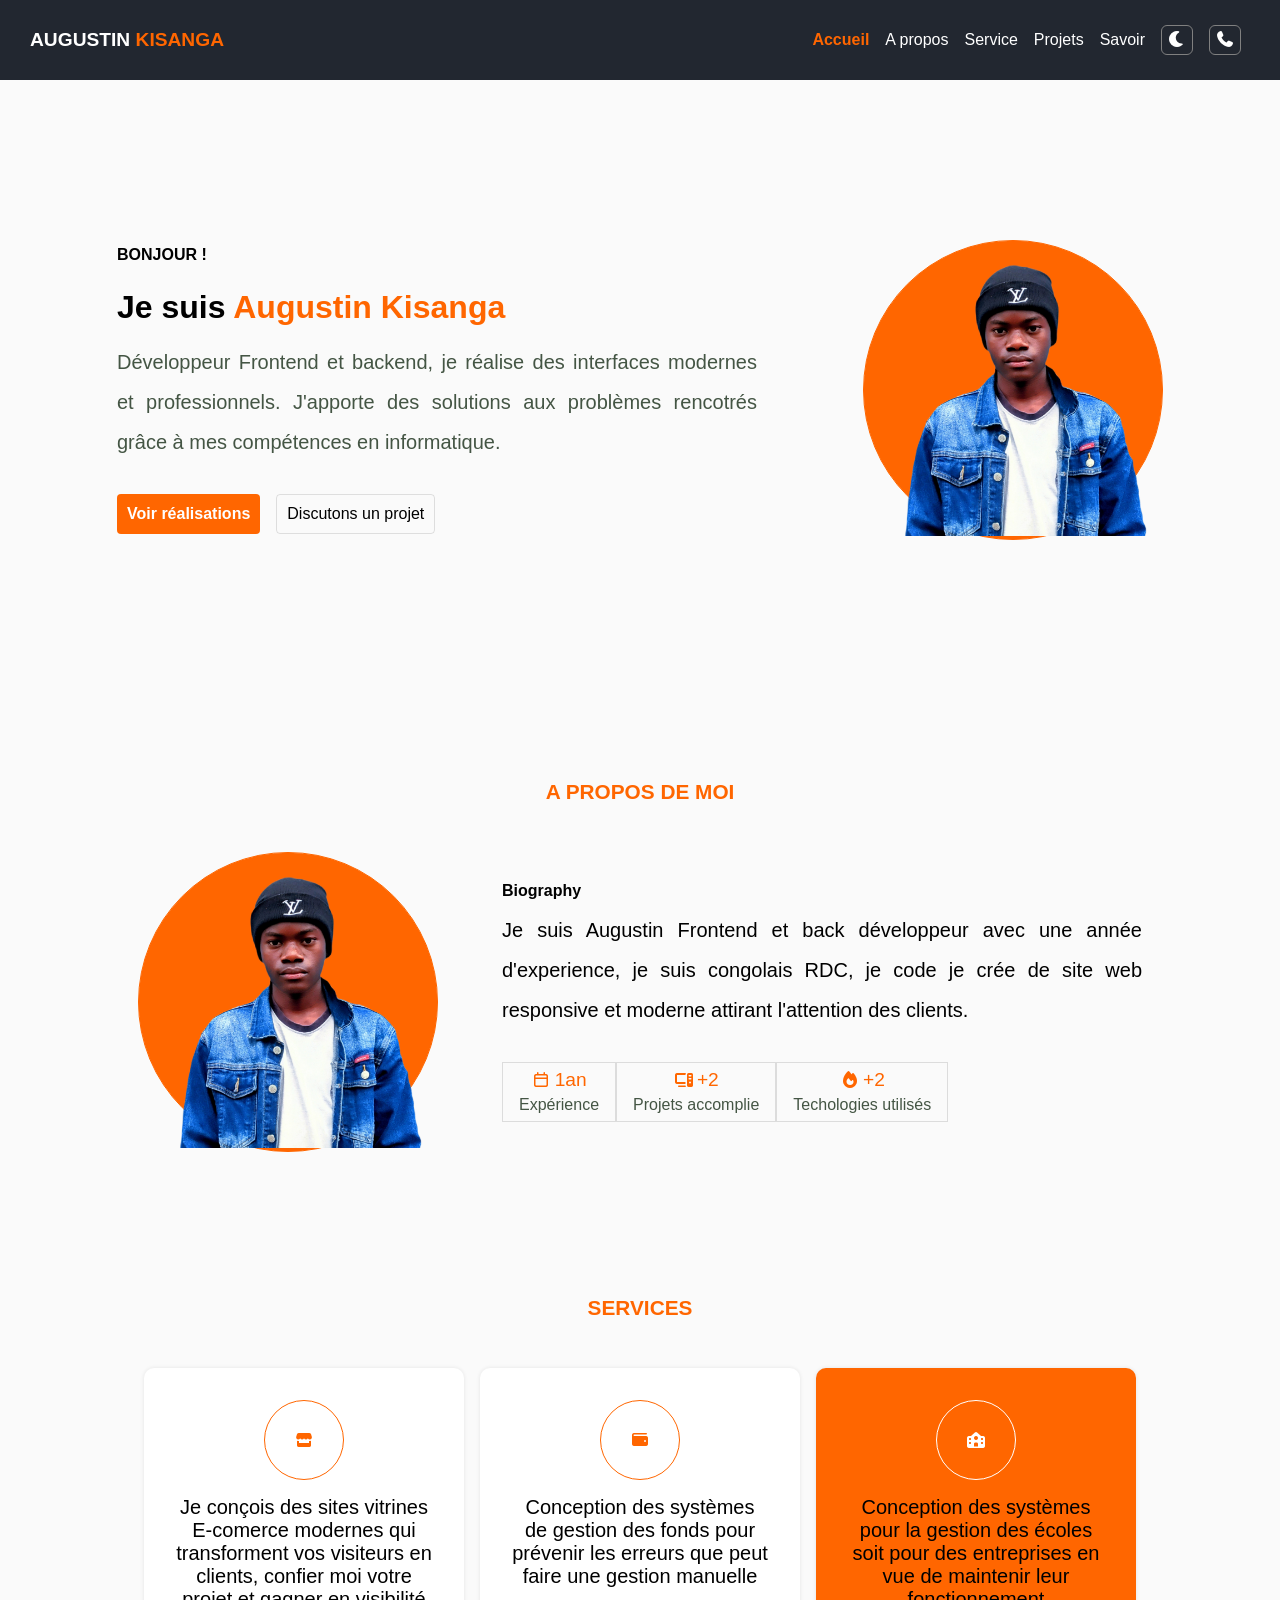
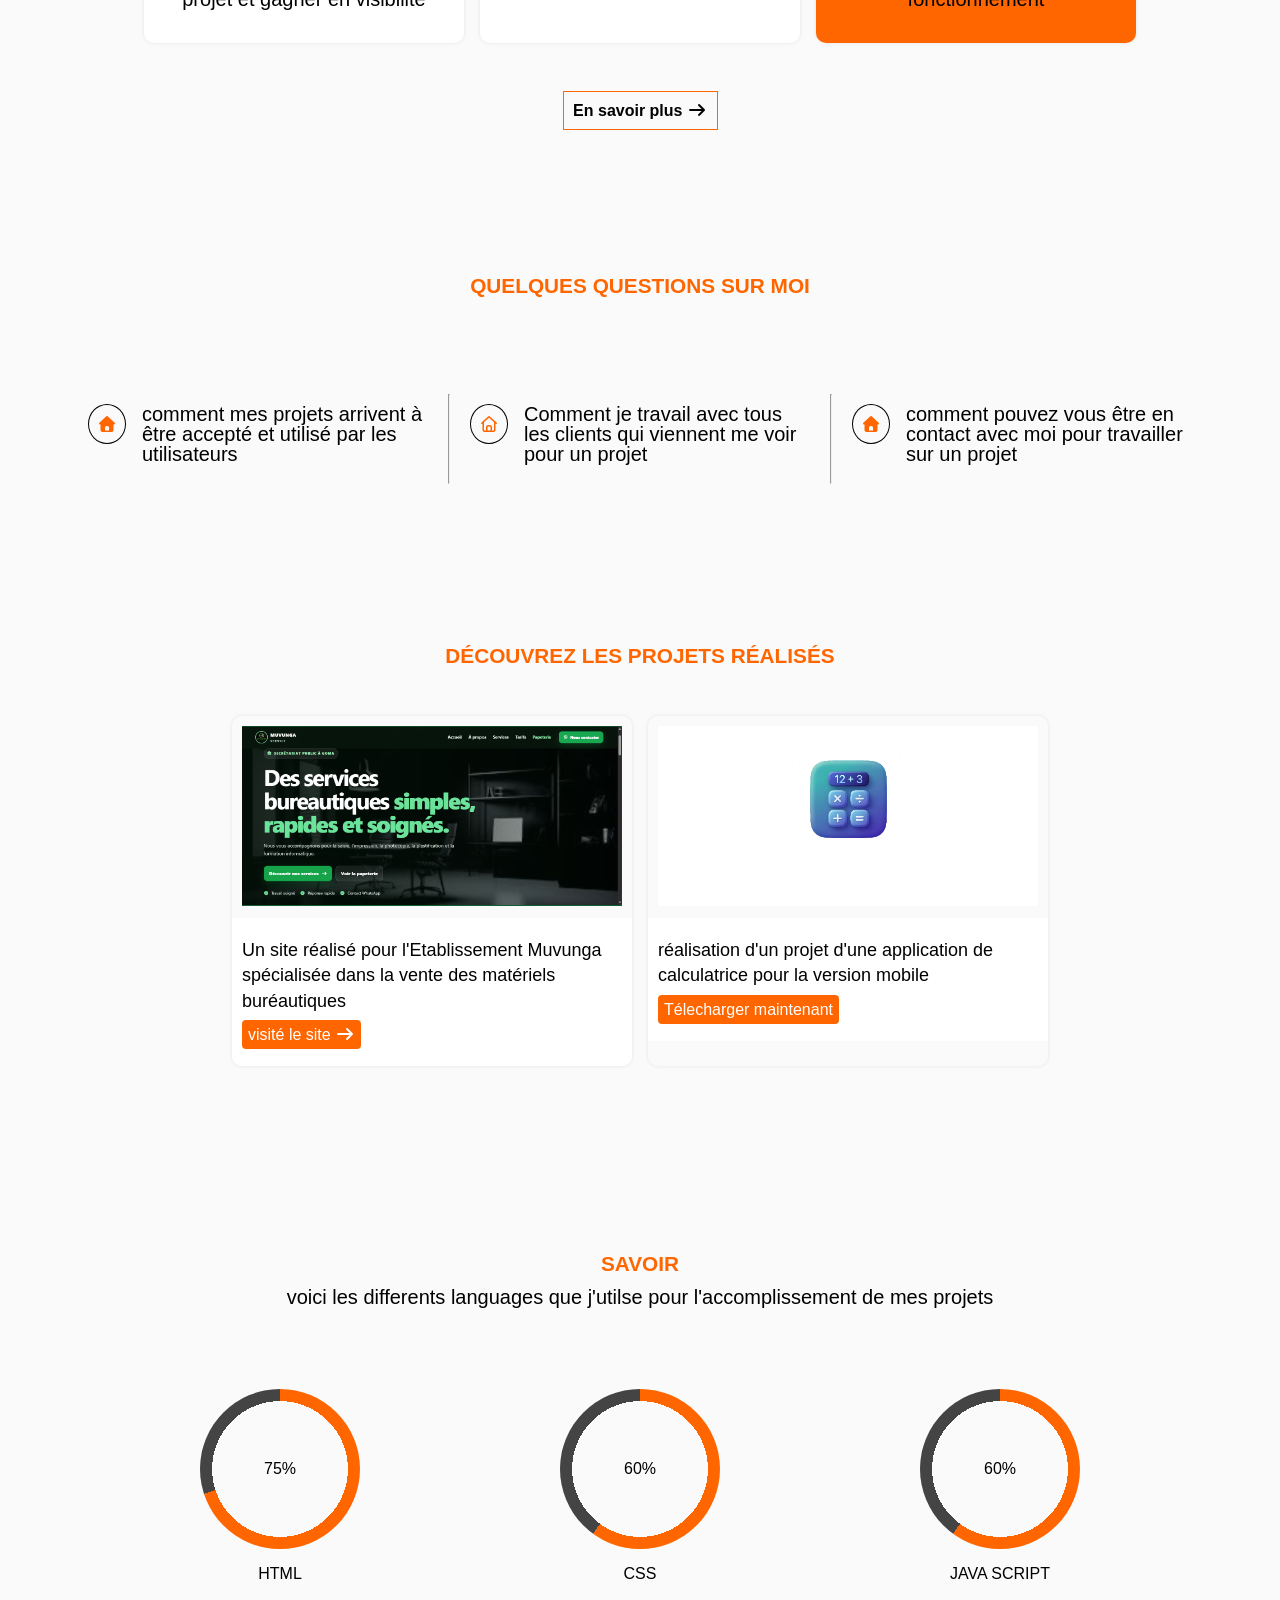
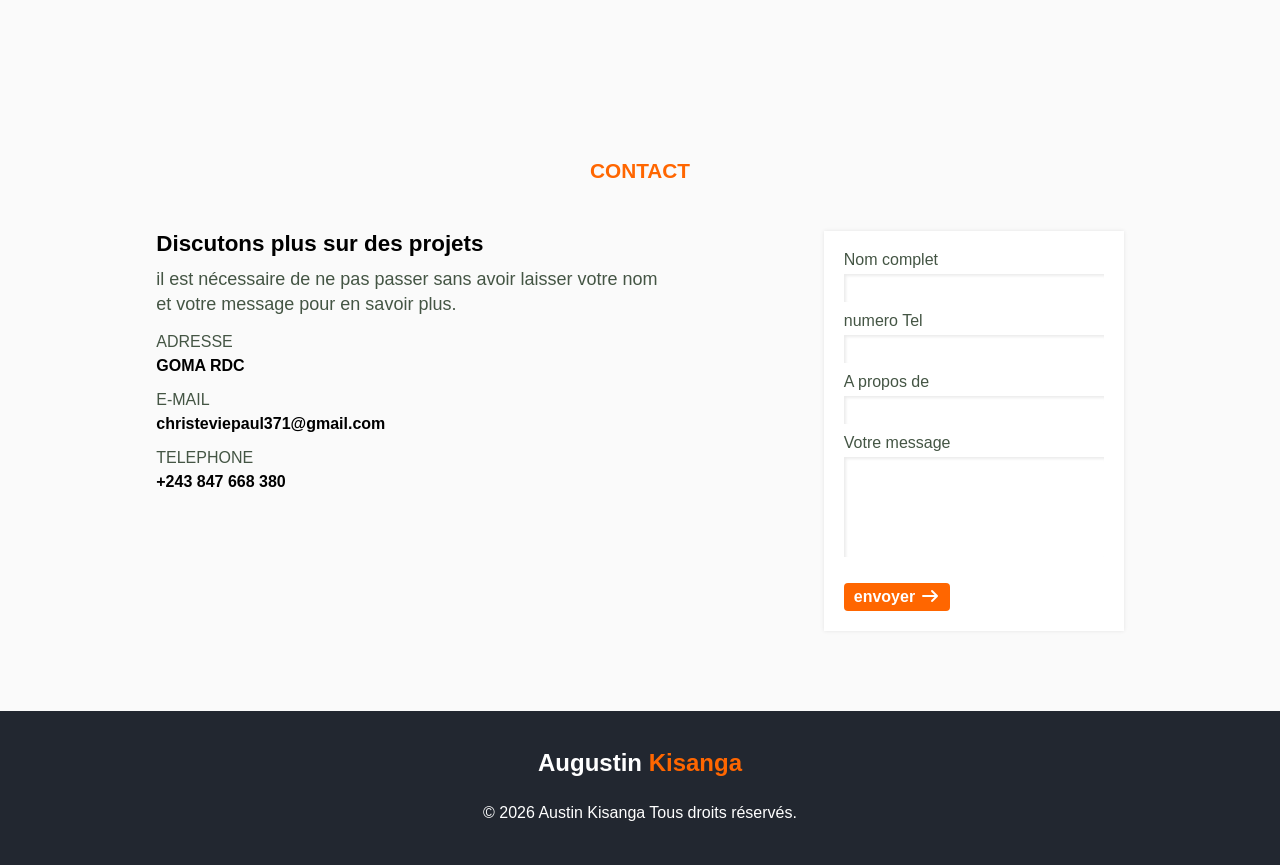
==== commit cbb5b177: "version nouvelle" ====
--- a/index.html
+++ b/index.html
@@ -9,71 +9,83 @@
     <title>Augustin port folio</title>
 </head>
 
-<body  >
+<body>
 
     <!-- premiere section head-->
 
     <header class=" flex head">
         <h1> AUGUSTIN <span style="color: #ff6600"> KISANGA</span></h1>
+
         <div class="nav-link">
+
             <nav class="menu" id="menu">
                 <a href="#accueil" class="active"> Accueil </a>
                 <a href="#apropos">A propos </a>
                 <a href="#service"> Service </a>
+                <a href="#projects">Projets </a>
                 <a href="#savoir">Savoir</a>
-                <a href="#projects">Projets </a>
+                
             </nav>
+
             <div class="action-menu">
+
                 <div class="theme" id="iconTheme">
                     <i class="fa-solid fa-sun" id="themeClair" style="display: none;"></i>
                     <i class="fa-solid fa-moon" id="themeSombre"></i>
                 </div>
+
                 <div class="phone">
-                    <i class="fa-solid fa-phone"></i>
-                </div>
+                    <a href="#contact" style="color:white"><i class="fa-solid fa-phone"></i></a>
+                </div>
+
                 <div class="mobile-menu">
-                    <i class="fa-solid fa-bars" id="toggleMenu"></i>
-                </div>
-            </div>
-
-
+                     <i class="fa-solid fa-bars" id="toggleMenu"></i>
+                </div>
+
+            </div>
 
     </header>
 
     <!-- main content-->
 
     <section class="hero" id="accueil">
+
         <div class="flex container">
 
             <div class="description">
                 <span class="salutation">BONJOUR !</span>
                 <h1>Je suis <span class="name">Augustin Kisanga </span> </h1>
-                <p> Développeur Frontend, backend je réalise des interfaces modernes et professionnels. J'apporte des
-                    solutions aux problèmes rencotrés grâce à mes compétences en informatique. </p>
+                <p> 
+                    Développeur Frontend et backend, je réalise des interfaces modernes et professionnels. J'apporte des
+                    solutions aux problèmes rencotrés grâce à mes compétences en informatique. 
+                </p>
+
                 <div class="btns">
                     <button class="btn" onclick="window.location.href='#projects'">Voir réalisations</button>
-                    <button>Discutons un projet</button>
-                </div>
-            </div>
+                    <button class="btnLinks">Discutons un projet</button>
+                </div>
+
+            </div>
+
             <div class=" flex box-img">
 
                 <div class="photo">
                     <img src="ph01.png" alt="profil" class="profil">
                 </div>
 
-
-            </div>
-        </div>
-
-
-        </div>
-    </section>
-    </div>
+            </div>
+
+        </div>
+       
+    </section>
+   
 
     <!-- debut de la secton mon details-->
 
     <section class="about" id="apropos">
+
         <h2>A propos de moi</h2>
+
         <div class=" flex container-about">
 
             <div class="photo">
@@ -104,16 +116,17 @@
                     </div>
 
                 </div>
-                
-    </section>
-    </div>
-    </section>
-
+
+        </div>
+
+    </section>
+    
+    
     <!-- section service -->
 
     <section class="service" id="service">
         <h2> SERVICES</h2>
-        
+
         <div class="cards">
             <div class="card">
                 <div class="icone">
@@ -137,8 +150,10 @@
                     fonctionnement</p>
             </div>
         </div>
-        <button> En savoir plus <i class="fa-solid fa-arrow-right"></i></button>
-        </div>
+        
+        <button class="btnLinks"> En savoir plus <i class="fa-solid fa-arrow-right"></i></button>
+      
+
     </section>
 
     <section class="question">
@@ -148,9 +163,9 @@
             <div class="cont-quest">
                 <i class="fa-solid fa-house"></i>
                 <div class="question">
-                    <details >
-                        <summary>comment mes projets arrivent à être accepté et utilisé par les utilisateur</summary>
-                        la plus part de fois avant d'accomplir  un projet je cherche à savoir d'abord quels sont les bésoins qu'il doit appporter de solution 
+                    <details>
+                        <summary>comment mes projets arrivent à être accepté et utilisé par les utilisateurs</summary>
+                        la plus part de fois avant d'accomplir un projet j'examine d'abord les besoins ressentis de la societe pour savoir comment mon projet  sera comme remede.
                     </details>
                 </div>
             </div>
@@ -158,9 +173,10 @@
             <div class="cont-quest">
                 <i class="fa-regular fa-house"></i>
                 <div class="question">
-                    <details >
+                    <details>
                         <summary>Comment je travail avec tous les clients qui viennent me voir pour un projet </summary>
-                        l'or du projet avec mon client je me rassure d'abord d'écouter  qu'est ce que mon client veut puis je propose des pistes des solutions valables 
+                        l'or du projet avec mon client je me rassure d'abord d'écouter qu'est ce que mon client veut
+                        puis je propose des pistes des solutions valables
                     </details>
                 </div>
             </div>
@@ -168,9 +184,10 @@
             <div class="cont-quest">
                 <i class="fa-solid fa-house"></i>
                 <div class="question">
-                    <details >
-                        <summary>comment pouvew être en contact avec moi pour travailler sur un projet </summary>
-                        pour me joindre il vous suffira seulement soit par mon portfolion ou sur whatsapp directement. cliquez ici
+                    <details>
+                        <summary>comment pouvez vous  être en contact avec moi pour travailler sur un projet </summary>
+                        pour me joindre il vous suffira seulement soit à partir du formulaire sur mon portfolio ou sur whatsapp directement.
+                        cliquez ici
                         <a href="https://wa.me/243847668380" target="_blank">+243 847 668 380</a>
                     </details>
                 </div>
@@ -188,8 +205,10 @@
                     <img src="projet/image.png" alt="photo de muvunga service">
                 </div>
                 <div class="desc">
-                    <p>Un site réalisé pour l'Etablissement Muvunga spécialisée dans la vente des matériels buréautiques </p>
-                   <a href="https://muvunga-service.vercel.app" target="_blank" rel="noopener noreferrer"> visité le site  <i class="fa-solid fa-arrow-right"></i></a>
+                    <p>Un site réalisé pour l'Etablissement Muvunga spécialisée dans la vente des matériels buréautiques
+                    </p>
+                    <a href="https://muvunga-service.vercel.app" target="_blank" rel="noopener noreferrer"> visité le
+                        site <i class="fa-solid fa-arrow-right"></i></a>
                 </div>
 
             </div>
@@ -199,10 +218,10 @@
                     <span></span>
                 </div>
                 <div class="desc">
-                    <p>réalisation d'un projet d'une application de calculatrice pour la version mobile  </p>
-                     <a href="projet/base.apk" download="base.apk">Télecharger maintenant</a>
-                </div>
-               
+                    <p>réalisation d'un projet d'une application de calculatrice pour la version mobile </p>
+                    <a href="projet/base.apk" download="base.apk">Télecharger maintenant</a>
+                </div>
+
 
             </div>
         </div>
@@ -213,7 +232,7 @@
 
     <section class="savoir" id="savoir">
         <h2>Savoir</h2>
-        <p>voici les differents languages que j'utilse pour  l'accomplissement de  mes projets</p>
+        <p>voici les differents languages que j'utilse pour l'accomplissement de mes projets</p>
         <div class="rounds">
             <div>
                 <div class=" language html">75%</div>
@@ -228,7 +247,7 @@
                 <p> JAVA SCRIPT</p>
             </div>
         </div>
-       
+
 
     </section>
 
@@ -237,10 +256,13 @@
     <section class="contact" id="contact">
         <h2> contact</h2>
         <div class="details">
-            
+
             <div class="contact-details">
+
                 <h3>Discutons plus sur des projets</h3>
-                <p>il est nécessaire de ne pas passer sans avoir laisser  votre nom <br> et votre message pour en savoir plus  </p>
+                <p>
+                    il est nécessaire de ne pas passer sans avoir laisser votre nom <br> et votre message pour en savoir plus. 
+                </p>
 
                 <h4>ADRESSE</h4>
                 <p>GOMA RDC</p>
@@ -251,10 +273,10 @@
                 <h4>TELEPHONE</h4>
                 <p>+243 847 668 380</p>
 
-
-
-            </div>
+            </div>
+
             <form id="contactForm">
+
                 <div class="input-box">
                     <label for="nom">Nom complet</label>
                     <input type="text" id="nom" required>
@@ -270,16 +292,23 @@
 
                     <button type="submit"> envoyer <i class="fa-solid fa-arrow-right"></i></button>
                 </div>
+
             </form>
-        </div>
+
+        </div>
+
     </section>
 
     <!--Footer-->
 
     <footer class="footer">
+
         <h3> Augustin<span> Kisanga </span></h3>
-        <p class="par">© année 2026goma christeviepaul371@gmail.com</p>
+        <p class="par">© 2026 Austin Kisanga Tous droits réservés.</p>
+
+
     </footer>
+
     <script src="script.js"></script>
 </body>
 
--- a/style.css
+++ b/style.css
@@ -48,16 +48,18 @@
     padding: 0px;
 }
 
-
 section{
     scroll-margin-top: 80px;
     padding: var(--section-padding);
 }
+
 .flex{
     display: flex;
     justify-content: center;
     align-items: center;
 }
+/* SECTION HEADER*/
+
 .head{
     position: sticky;
     top: 0px;
@@ -68,21 +70,30 @@
     z-index: 999;
     
 }
+
 .head h1, span{
     font-size: 1.2rem;
 }
+
 .nav-link{
     display: flex;
     gap: 1rem;
 }
+
 .menu, .action-menu{
     display: flex;
     align-items: center;
-    gap: 2rem;
-    
-}
+    gap: 1rem;
+    
+}
+
 .action-menu{
     gap: 1rem;
+    padding-right:9px
+}
+
+.phone a::after{
+    display: none;
 }
 .menu a{
     position: relative;
@@ -108,15 +119,16 @@
     background-color: var(--accent-color);
     transition: 0.2s;
 }
+
 .menu .active:hover::after, a:hover::after{
     width: 100%;
     
 }
+
 a:hover{
     color: var(--accent-color);
     
 }
-
 
 .action-menu .theme, .phone, .mobile-menu{
     border: 1px solid gray;
@@ -129,18 +141,20 @@
     display: none;
     
 }
-/* section accueil*/
+/* SECTION HERO*/
 
 .hero{
  background-color: var(--background);
  padding: inherit 30px;
 }
+
 .container{
     padding: 80px 0px;
     justify-content: space-around;
     width: 90%;
     margin: auto;
 }
+
 .description .salutation{
     display: block ;
     font-weight: 700;
@@ -155,9 +169,11 @@
     margin: 1rem 0rem;
     color: var(--text-color);
 }
+
 .name{
     color: var(--accent-color);
 }
+
 h1 +p{
     font-size: 20px;
     color: var(--text-muted);
@@ -192,6 +208,7 @@
     border: 1px solid rgba(155, 155, 155, .3);
     cursor: pointer;
 }
+
 .photo{
      width: 300px;
      height: 300px;
@@ -200,23 +217,25 @@
      border-radius: 50%;
      background-color:var(--accent-color); 
 }
+
 .photo img{
     width: 300px;
     margin: auto;
 }
+
 .profil {
     width: 100%;
     height: 100%;
     object-fit: cover;   
 }
 
-
-
-/*apropos de moi*/
+/*SECTION APROPOS*/
+
 .about{
     color: var(--text-white);
 
 }
+
  h2{
     text-align: center;
     text-transform: uppercase;
@@ -224,10 +243,12 @@
     margin-bottom: 3rem;
     color: var(--accent-color);
 }
+
 h3{
    color: var(--text-color);
     margin-bottom: 10px;
 }
+
 .container-about{
     justify-content:center;
     flex-wrap:wrap;
@@ -238,6 +259,7 @@
     text-align: justify;
     width: min(60%, 40rem);
 }
+
 .about .description p, summary{
     font-size: 20px;
     color: var(--text-color);
@@ -245,6 +267,7 @@
     margin: 0rem 0rem 2rem 0rem;
     
 }
+
 .about .description button{
     padding: 6px;
     color: var(--text-white);
@@ -278,12 +301,14 @@
     display: block
 }
 
-/*section service*/
+/*SECTION SERVICE*/
+
 .service{
     background-color:var(--background);
     padding: 4rem 2rem;
     color: #680660;
 }
+
 .service h2{
     text-align: center;
     margin-bottom: 3rem;
@@ -297,6 +322,7 @@
     
     
 }
+
 .card{
     background-color: var(--bg-card);
     color: var(--text-color);
@@ -308,10 +334,12 @@
     width: min(90%, 20rem); 
    
 }
+
 .card p{
     font-size: 20px;
     font-weight: lighter;
 }
+
 .card:last-child{
     background-color: var(--accent-color);
     color: var(--text-color);
@@ -320,9 +348,11 @@
 .fa-school{
     color: #fff;
 }
+
 .card:hover{
     transform: scale(1.01);
 }
+
 .icone{
     width: 5rem;
     height: 5rem;
@@ -337,9 +367,11 @@
     margin-bottom: 1rem;
     
 }
+
 .card:last-child .icone{
     border-color: #ffff;
 }
+
 .service button{
     display: block;
     margin: auto;
@@ -352,7 +384,7 @@
     cursor: pointer;
 }
 
-/* questions sur moi*/
+/* SECTION QUESTION SUR MOI*/
 
 .card-questions{
     
@@ -381,10 +413,12 @@
     font-size: 20px;
     cursor: pointer;
 }
+
 details a{
     color: var(--text-color);
     font-weight: bold;
 }
+
 .cont-quest i{
     width: 40px;
     height: 40px;
@@ -402,14 +436,13 @@
     line-height: 1;
     font-weight: lighter;
 }
+
 hr{
     background-color: orange;
     display: inline-block;
 
 }
 
-
-
 .project .cards{
     display: flex;
     flex-wrap: wrap;
@@ -418,6 +451,7 @@
     
 
 }
+
 .cards .card-project{
     border-radius: 10px;
     box-shadow: var(--shadow);
@@ -426,6 +460,7 @@
     overflow: hidden;
    
 }
+
 .project-img{
     height: 200px;
     margin-bottom: 1rem;
@@ -443,12 +478,14 @@
     color: var(--text-color);
     line-height: 1.4;
     background-color: var(--desc-color);
-    padding: 10px;
-}
+    padding: 20px 10px;
+}
+
 .card-project .desc p{
     font-size: 18px;
     margin-bottom: 10px;
 }
+
 .desc a{
     background-color: var(--accent-color);
     color:#fff;
@@ -456,7 +493,9 @@
     border-radius: 4px;
     
 }
-/* savoir*/
+
+/* SECTION SAVOIR*/
+
 .savoir{
     background-color: var(--background);
     padding: 6rem 2rem;
@@ -467,13 +506,13 @@
     margin: 10px 0px;
 
 }
+
 .savoir h2 +p{
     text-align: center;
     font-size: 20px;
     color: var(--text-color);
     margin-bottom: 5rem;
 }
-
 
 .rounds{
     display: flex;
@@ -485,6 +524,7 @@
     margin-top: 3rem;
 
 }
+
 .language {
     display: flex;
     justify-content: center;
@@ -495,16 +535,21 @@
     margin-bottom: 1rem;
     color: var(--text-color);
 }
+
 .html, .css, .js{
     background: radial-gradient(circle, var(--background) 60%, transparent 41%), conic-gradient(var(--accent-color) 70%, #444 30% );
 }
+
 .css{
     background: radial-gradient(circle, var(--background) 60%, transparent 41%), conic-gradient(var(--accent-color) 60%, #444 40% );
 }
+
 .js{
     background: radial-gradient(circle, var(--background) 60%, transparent 41%), conic-gradient( var(--accent-color) 60%, #444  40% );
 }
-/*contact*/
+
+/*SECTION CONTACT*/
+
 .details{
     display: flex;
     flex-wrap: wrap;
@@ -575,9 +620,10 @@
     font-weight: 700;
     cursor: pointer;
 }
-/* footer*/
+/* FOOTER */
+
 footer{
-    padding: 1rem;
+    padding: 2rem;
     text-align: center;
     line-height: 40px;
     background:  #222730;
@@ -594,6 +640,9 @@
 footer h3 span{
     color:var(--accent-color) ;
 }
+
+/*RESPONSIVE DESIGN*/
+
 @media screen and (max-width:850px){
     .hero{
         padding: 20px;
@@ -652,7 +701,7 @@
 
     }
     
-    .menu a::after{
+     a::after{
         display: none;
     }
 
